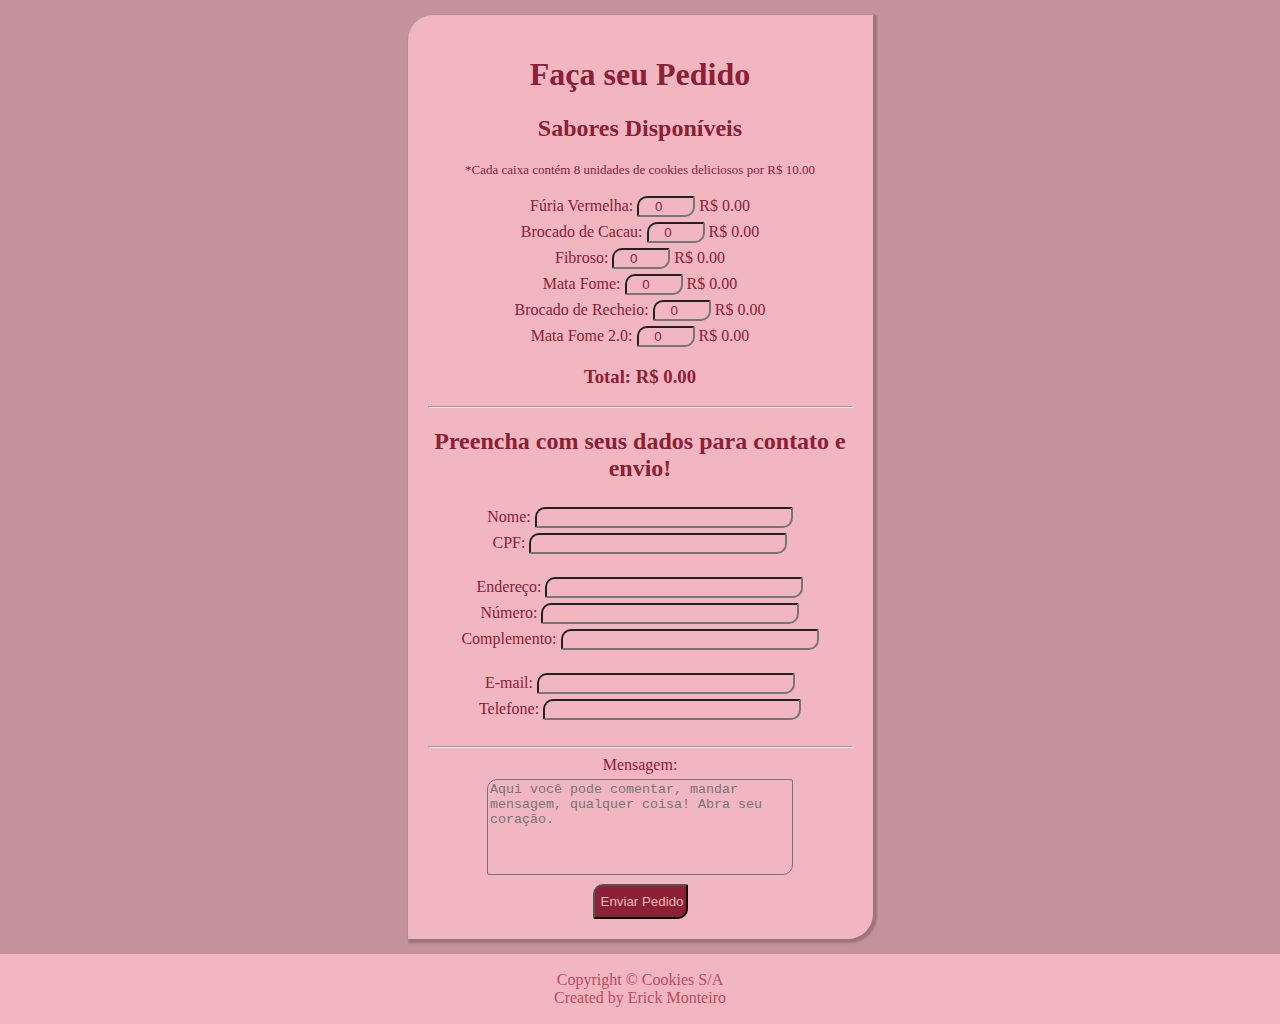
==== HTML/index.html @ 5daaa59e "First Commit" ====
<!DOCTYPE html>
<html lang="pt-BR">
<head>
    <meta charset="UTF-8">
    <meta name="viewport" content="width=device-width, initial-scale=1.0">
    <title>Pedidos de Cookies</title>
    <script src="../JS/script.js"></script>
    <link rel="stylesheet" href="..\CSS\base\header.css">
    <link rel="stylesheet" href="..\CSS\base\style.css">
    <link rel="stylesheet" href="..\CSS\base\footer.css">
    <style>
        body {
            text-align: center;
        }

        #cookies {
            text-align: center;
        }

    </style>
    <script>
        function calcularTotal() {
            let totalGeral = 0;
            const precoPorCaixa = 10.00;

            for (let i = 1; i <= 6; i++) {
                let quantidade = document.getElementById("quantidade_sabor" + i).value;
                let totalPorSabor = quantidade * precoPorCaixa;
                document.getElementById("total_sabor" + i).innerText = "R$ " + totalPorSabor.toFixed(2);
                totalGeral += totalPorSabor;
            }

            document.getElementById("total_geral").innerText = "Total: R$ " + totalGeral.toFixed(2);
        }

        function verificarCPF() {
            const cpf = document.getElementById("cpf").value;
            const cpfValido = validarCPF(cpf);

            if (!cpfValido) {
                alert("CPF inválido. Por favor, insira um CPF válido.");
                return false; // Impede o envio do formulário
            }

            return true; // CPF válido, permite envio do formulário
        }

        function validarCPF(cpf) {
            cpf = cpf.replace(/[^\d]+/g, ''); // Remove caracteres não numéricos
            if (cpf.length !== 11 || /^(\d)\1+$/.test(cpf)) {
                return false;
            }

            let soma = 0;
            let resto;

            for (let i = 1; i <= 9; i++) {
                soma += parseInt(cpf.substring(i - 1, i)) * (11 - i);
            }

            resto = (soma * 10) % 11;

            if (resto === 10 || resto === 11) {
                resto = 0;
            }

            if (resto !== parseInt(cpf.substring(9, 10))) {
                return false;
            }

            soma = 0;

            for (let i = 1; i <= 10; i++) {
                soma += parseInt(cpf.substring(i - 1, i)) * (12 - i);
            }

            resto = (soma * 10) % 11;

            if (resto === 10 || resto === 11) {
                resto = 0;
            }

            return resto === parseInt(cpf.substring(10, 11));
        }
    </script>
</head>
<body>
    <main>
        <h1>Faça seu Pedido</h1>
        <form action="processar_pedido.php" method="POST" onsubmit="return verificarCPF()">
            <h2>Sabores Disponíveis</h2>
            <p class="aviso">*Cada caixa contém 8 unidades de cookies deliciosos por R$ 10.00</p>
            <div id="cookies">
                <label for="quantidade_sabor1">Fúria Vermelha:</label>
                <input type="number" id="quantidade_sabor1" name="quantidade_sabor1" value="0" min="0" oninput="calcularTotal()">
                <span id="total_sabor1">R$ 0.00</span><br>

                <label for="quantidade_sabor2">Brocado de Cacau:</label>
                <input type="number" id="quantidade_sabor2" name="quantidade_sabor2" value="0" min="0" oninput="calcularTotal()">
                <span id="total_sabor2">R$ 0.00</span><br>

                <label for="quantidade_sabor3">Fibroso:</label>
                <input type="number" id="quantidade_sabor3" name="quantidade_sabor3" value="0" min="0" oninput="calcularTotal()">
                <span id="total_sabor3">R$ 0.00</span><br>

                <label for="quantidade_sabor4">Mata Fome:</label>
                <input type="number" id="quantidade_sabor4" name="quantidade_sabor4" value="0" min="0" oninput="calcularTotal()">
                <span id="total_sabor4">R$ 0.00</span><br>

                <label for="quantidade_sabor5">Brocado de Recheio:</label>
                <input type="number" id="quantidade_sabor5" name="quantidade_sabor5" value="0" min="0" oninput="calcularTotal()">
                <span id="total_sabor5">R$ 0.00</span><br>

                <label for="quantidade_sabor6">Mata Fome 2.0:</label>
                <input type="number" id="quantidade_sabor6" name="quantidade_sabor6" value="0" min="0" oninput="calcularTotal()">
                <span id="total_sabor6">R$ 0.00</span><br>
                
                <h3 id="total_geral">Total: R$ 0.00</h3>
            </div>

            <hr>

            <h2>Preencha com seus dados para contato e envio!</h2>
            <label for="nome">Nome:</label>
            <input type="text" id="nome" name="nome" required><br>

            <label for="cpf">CPF:</label>
            <input type="text" id="cpf" name="cpf" minlength="11" maxlength="15" required><br><br>

            <label for="endereco">Endereço:</label>
            <input type="text" id="endereco" name="endereco" required><br>
            <label for="numero">Número:</label>
            <input type="text" id="numero" name="numero" minlength="1" maxlength="5" required><br>
            <label for="complemento">Complemento:</label>
            <input type="text" id="complemento" name="complemento"><br><br>

            <label for="email">E-mail:</label>
            <input type="email" id="email" name="email" required><br>

            <label for="telefone">Telefone:</label>
            <input type="text" id="telefone" name="telefone" minlength="9" maxlength="14" required><br><br>

            <hr>


            <label for="mensagem">Mensagem:</label><br>
            <textarea id="mensagem" name="mensagem" rows="6" cols="50" placeholder="Aqui você pode comentar, mandar mensagem, qualquer coisa! Abra seu coração."></textarea><br>

            <input class="button" type="submit" value="Enviar Pedido">
        </form>
    </main>
    
    <footer>
        <p>Copyright &copy; <a href="#">Cookies S/A</a><br>Created by <a href="https://linktr.ee/birabalaz">Erick Monteiro</a></p>
    </footer>
</body>
</html>
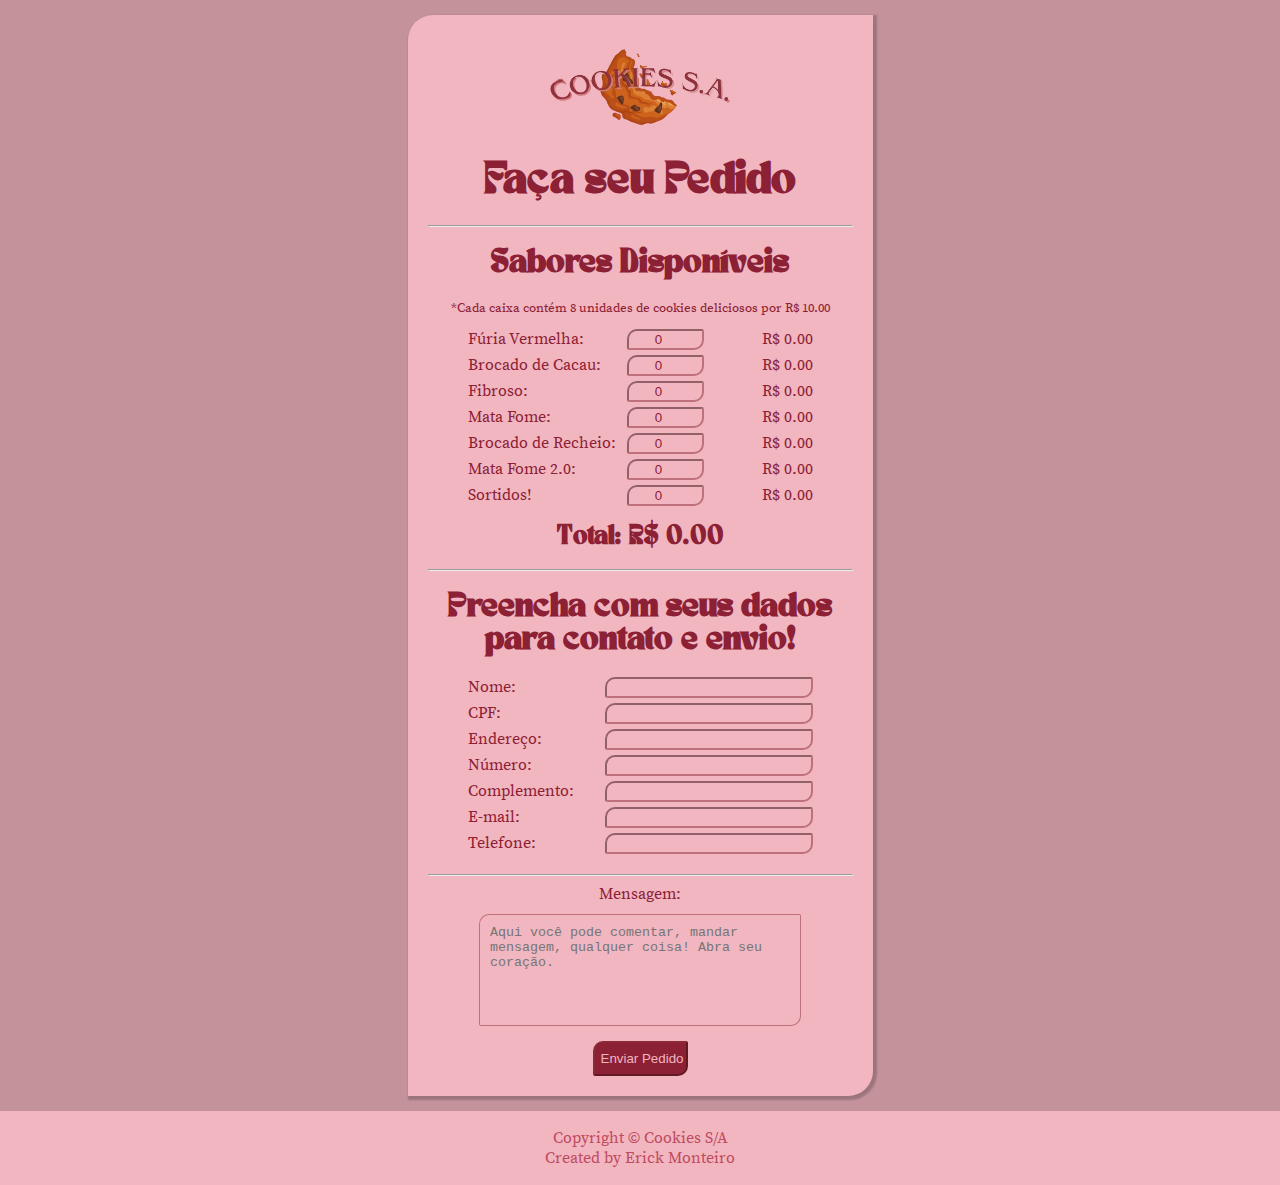
==== commit 385df672: "Updated index.html" ====
--- a/HTML/index.html
+++ b/HTML/index.html
@@ -8,22 +8,14 @@
     <link rel="stylesheet" href="..\CSS\base\header.css">
     <link rel="stylesheet" href="..\CSS\base\style.css">
     <link rel="stylesheet" href="..\CSS\base\footer.css">
-    <style>
-        body {
-            text-align: center;
-        }
-
-        #cookies {
-            text-align: center;
-        }
-
-    </style>
+    <link rel="shortcut icon" href=".././/Assets/Icons/s.a.ico" type="image/x-icon">
     <script>
         function calcularTotal() {
             let totalGeral = 0;
             const precoPorCaixa = 10.00;
+            let cookies = document.getElementById("cookies").childElementCount;
 
-            for (let i = 1; i <= 6; i++) {
+            for (let i = 1; i <= cookies; i++) {
                 let quantidade = document.getElementById("quantidade_sabor" + i).value;
                 let totalPorSabor = quantidade * precoPorCaixa;
                 document.getElementById("total_sabor" + i).innerText = "R$ " + totalPorSabor.toFixed(2);
@@ -86,62 +78,93 @@
 </head>
 <body>
     <main>
+        <img id="logo" src="../Assets/Images/logo.png" alt="">
         <h1>Faça seu Pedido</h1>
+        <hr>
         <form action="processar_pedido.php" method="POST" onsubmit="return verificarCPF()">
             <h2>Sabores Disponíveis</h2>
-            <p class="aviso">*Cada caixa contém 8 unidades de cookies deliciosos por R$ 10.00</p>
+            <p id="aviso">*Cada caixa contém 8 unidades de cookies deliciosos por R$ 10.00</p>
             <div id="cookies">
-                <label for="quantidade_sabor1">Fúria Vermelha:</label>
-                <input type="number" id="quantidade_sabor1" name="quantidade_sabor1" value="0" min="0" oninput="calcularTotal()">
-                <span id="total_sabor1">R$ 0.00</span><br>
+                <div class="aligned" id="sabor">
+                    <label for="quantidade_sabor1">Fúria Vermelha:</label>
+                    <input type="number" id="quantidade_sabor1" name="quantidade_sabor1" value="0" min="0" oninput="calcularTotal()">
+                    <span id="total_sabor1">R$ 0.00</span>
+                </div>
 
-                <label for="quantidade_sabor2">Brocado de Cacau:</label>
-                <input type="number" id="quantidade_sabor2" name="quantidade_sabor2" value="0" min="0" oninput="calcularTotal()">
-                <span id="total_sabor2">R$ 0.00</span><br>
+                <div class="aligned" id="sabor">
+                    <label for="quantidade_sabor2">Brocado de Cacau:</label>
+                    <input type="number" id="quantidade_sabor2" name="quantidade_sabor2" value="0" min="0" oninput="calcularTotal()">
+                    <span id="total_sabor2">R$ 0.00</span>
+                </div>
 
-                <label for="quantidade_sabor3">Fibroso:</label>
-                <input type="number" id="quantidade_sabor3" name="quantidade_sabor3" value="0" min="0" oninput="calcularTotal()">
-                <span id="total_sabor3">R$ 0.00</span><br>
+                <div class="aligned" id="sabor">
+                    <label for="quantidade_sabor3">Fibroso:</label>
+                    <input type="number" id="quantidade_sabor3" name="quantidade_sabor3" value="0" min="0" oninput="calcularTotal()">
+                    <span id="total_sabor3">R$ 0.00</span>
+                </div>
 
-                <label for="quantidade_sabor4">Mata Fome:</label>
-                <input type="number" id="quantidade_sabor4" name="quantidade_sabor4" value="0" min="0" oninput="calcularTotal()">
-                <span id="total_sabor4">R$ 0.00</span><br>
+                <div class="aligned" id="sabor">
+                    <label for="quantidade_sabor4">Mata Fome:</label>
+                    <input type="number" id="quantidade_sabor4" name="quantidade_sabor4" value="0" min="0" oninput="calcularTotal()">
+                    <span id="total_sabor4">R$ 0.00</span>
+                </div>
 
-                <label for="quantidade_sabor5">Brocado de Recheio:</label>
-                <input type="number" id="quantidade_sabor5" name="quantidade_sabor5" value="0" min="0" oninput="calcularTotal()">
-                <span id="total_sabor5">R$ 0.00</span><br>
+                <div class="aligned" id="sabor">
+                    <label for="quantidade_sabor5">Brocado de Recheio:</label>
+                    <input type="number" id="quantidade_sabor5" name="quantidade_sabor5" value="0" min="0" oninput="calcularTotal()">
+                    <span id="total_sabor5">R$ 0.00</span>
+                </div>
 
-                <label for="quantidade_sabor6">Mata Fome 2.0:</label>
-                <input type="number" id="quantidade_sabor6" name="quantidade_sabor6" value="0" min="0" oninput="calcularTotal()">
-                <span id="total_sabor6">R$ 0.00</span><br>
-                
-                <h3 id="total_geral">Total: R$ 0.00</h3>
+                <div class="aligned" id="sabor">
+                    <label for="quantidade_sabor7">Mata Fome 2.0:</label>
+                    <input type="number" id="quantidade_sabor6" name="quantidade_sabor6" value="0" min="0" oninput="calcularTotal()">
+                    <span id="total_sabor6">R$ 0.00</span>
+                </div>
+
+                <div class="aligned" id="sabor">
+                    <label for="quantidade_sabor7">Sortidos!</label>
+                    <input type="number" id="quantidade_sabor7" name="quantidade_sabor7" value="0" min="0" oninput="calcularTotal()">
+                    <span id="total_sabor7">R$ 0.00</span>
+                </div>
+            </div>
+            <!-- Total do valor dos Cookies -->
+            <h3 id="total_geral">Total: R$ 0.00</h3>
+            
+            <hr>
+
+            <h2>Preencha com seus dados para contato e envio!</h2>
+            <div class="container">
+                <div class="aligned">
+                    <label for="nome">Nome:</label>
+                    <input type="text" id="nome" name="nome" required>
+                </div>
+                <div class="aligned">
+                    <label for="cpf">CPF:</label>
+                    <input type="text" id="cpf" name="cpf" minlength="11" maxlength="15" required>
+                </div>
+                <div class="aligned">
+                    <label for="endereco">Endereço:</label>
+                    <input type="text" id="endereco" name="endereco" required>
+                </div>
+                <div class="aligned">
+                    <label for="numero">Número:</label>
+                    <input type="text" id="numero" name="numero" minlength="1" maxlength="5" required>
+                </div>
+                <div class="aligned">
+                    <label for="complemento">Complemento:</label>
+                    <input type="text" id="complemento" name="complemento">
+                </div>
+                <div class="aligned">
+                    <label for="email">E-mail:</label>
+                    <input type="email" id="email" name="email" required>
+                </div>
+                <div class="aligned">
+                    <label for="telefone">Telefone:</label>
+                    <input type="text" id="telefone" name="telefone" minlength="9" maxlength="14" required>
+                </div>
             </div>
 
             <hr>
-
-            <h2>Preencha com seus dados para contato e envio!</h2>
-            <label for="nome">Nome:</label>
-            <input type="text" id="nome" name="nome" required><br>
-
-            <label for="cpf">CPF:</label>
-            <input type="text" id="cpf" name="cpf" minlength="11" maxlength="15" required><br><br>
-
-            <label for="endereco">Endereço:</label>
-            <input type="text" id="endereco" name="endereco" required><br>
-            <label for="numero">Número:</label>
-            <input type="text" id="numero" name="numero" minlength="1" maxlength="5" required><br>
-            <label for="complemento">Complemento:</label>
-            <input type="text" id="complemento" name="complemento"><br><br>
-
-            <label for="email">E-mail:</label>
-            <input type="email" id="email" name="email" required><br>
-
-            <label for="telefone">Telefone:</label>
-            <input type="text" id="telefone" name="telefone" minlength="9" maxlength="14" required><br><br>
-
-            <hr>
-
 
             <label for="mensagem">Mensagem:</label><br>
             <textarea id="mensagem" name="mensagem" rows="6" cols="50" placeholder="Aqui você pode comentar, mandar mensagem, qualquer coisa! Abra seu coração."></textarea><br>
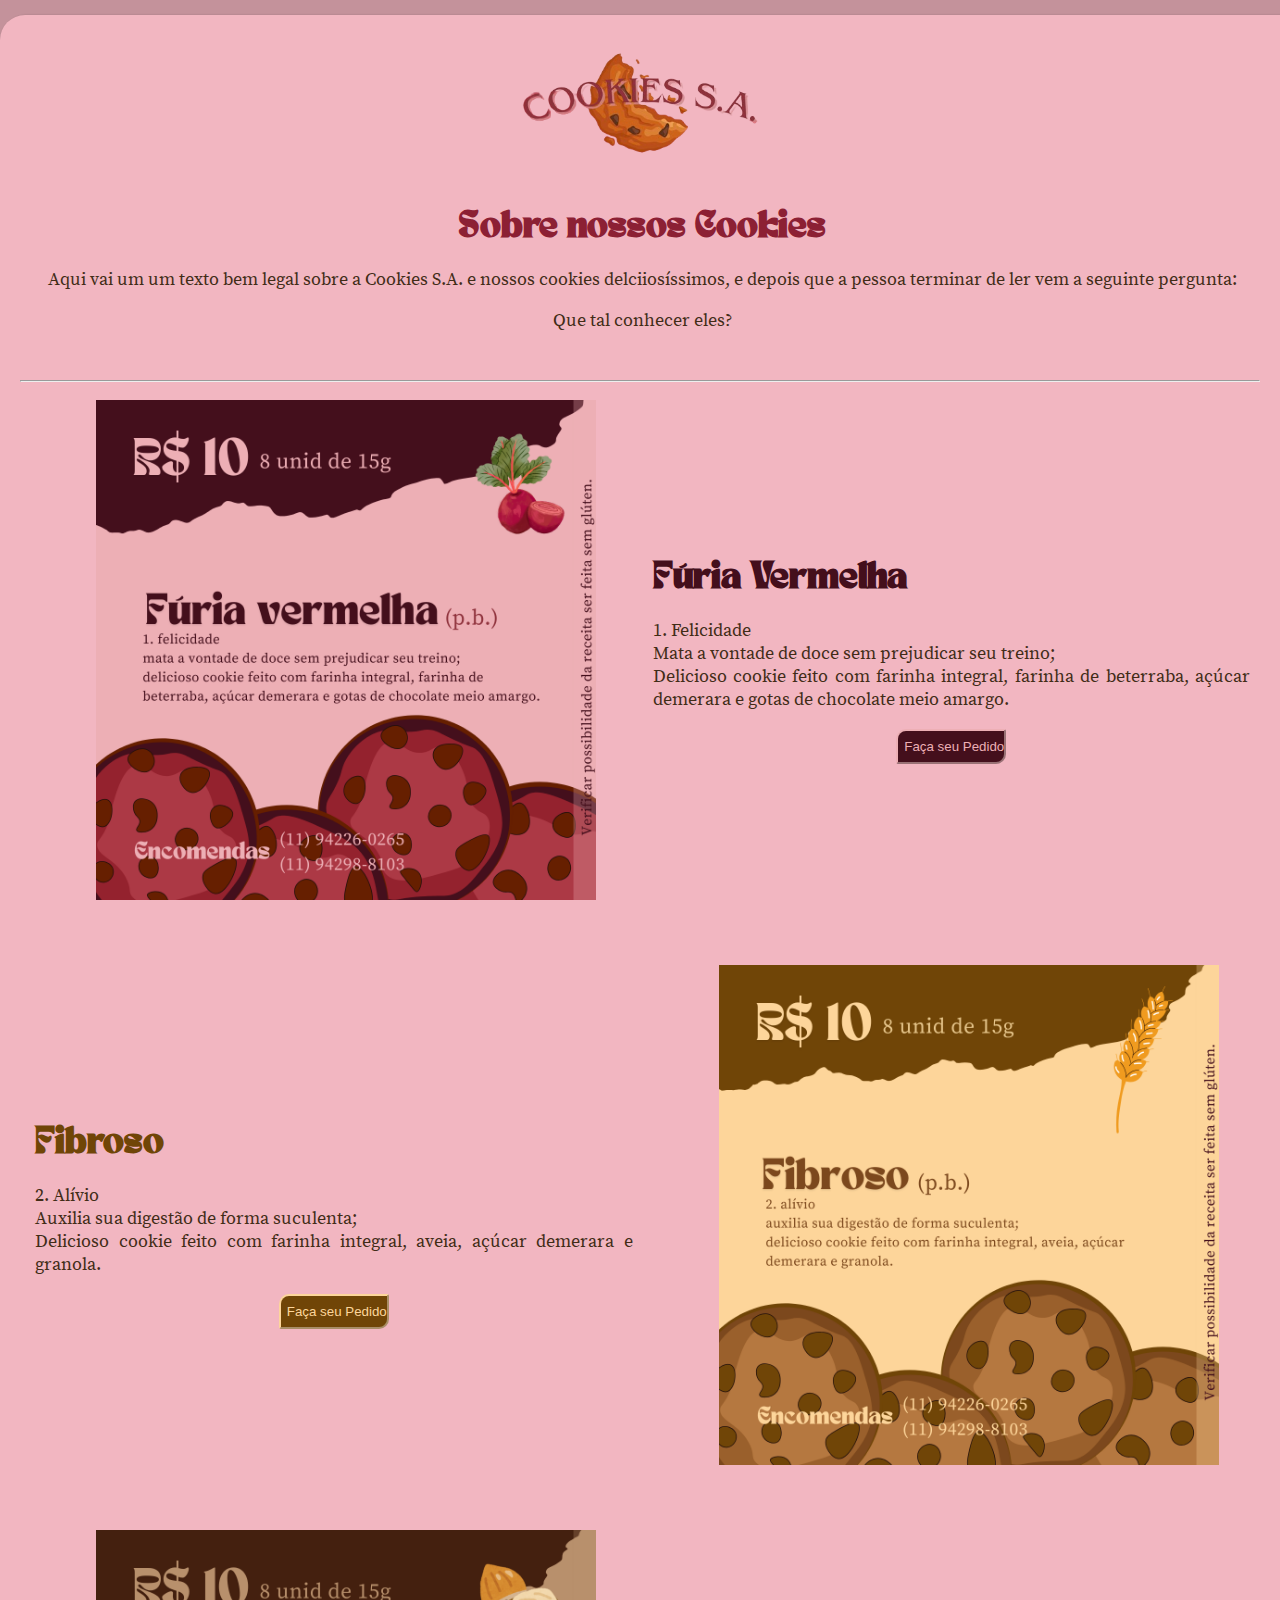
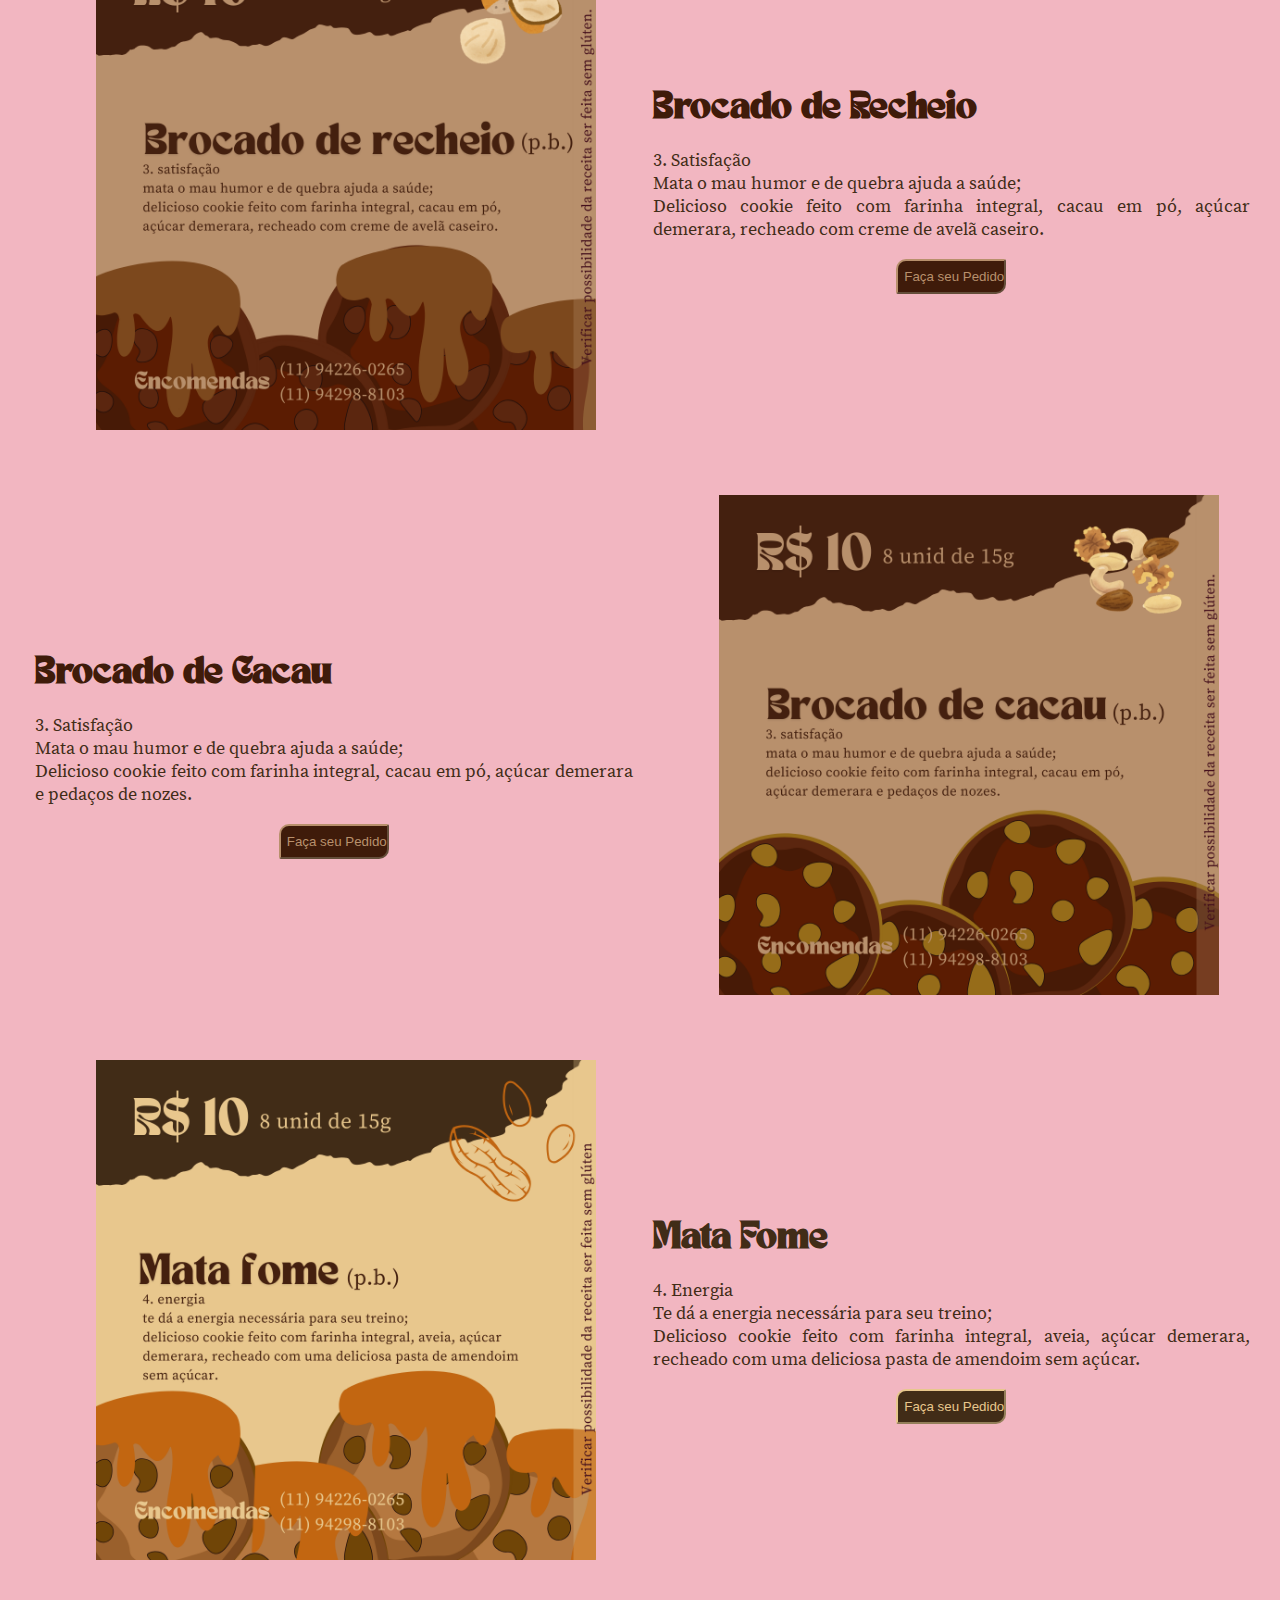
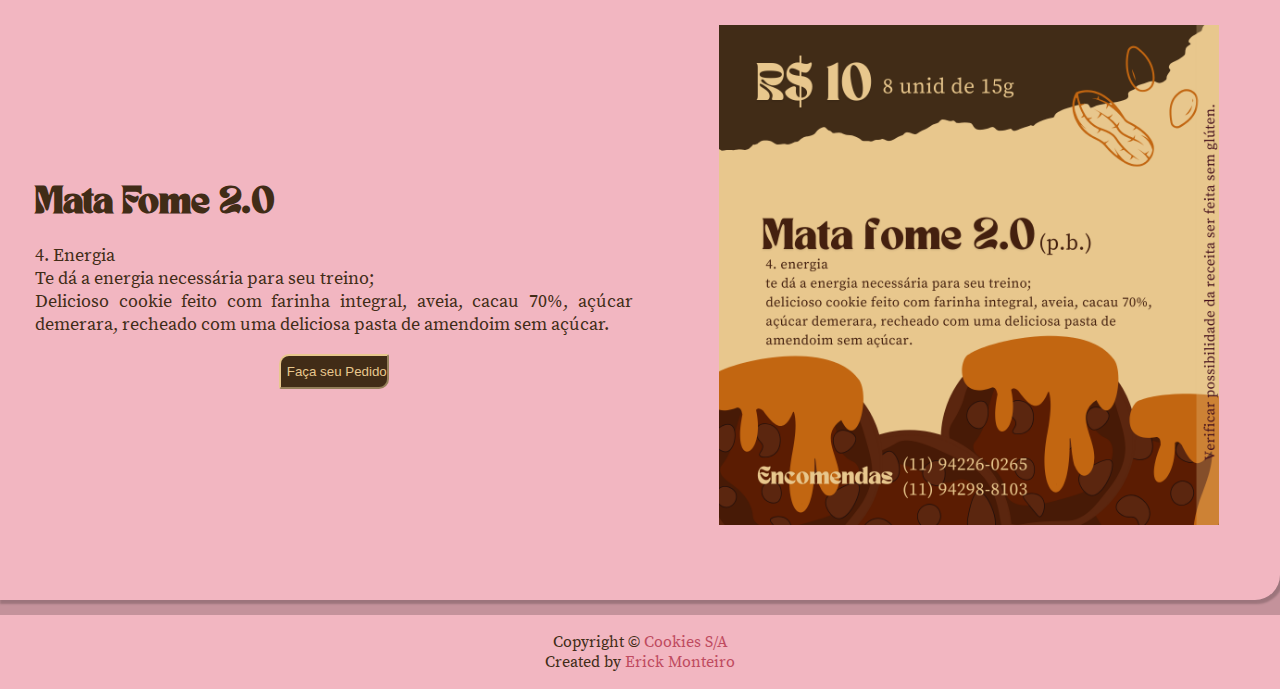
==== commit 98280e1d: "Updating" ====
--- a/HTML/index.html
+++ b/HTML/index.html
@@ -3,176 +3,129 @@
 <head>
     <meta charset="UTF-8">
     <meta name="viewport" content="width=device-width, initial-scale=1.0">
-    <title>Pedidos de Cookies</title>
+    <title>Cookies S.A. • Home</title>
     <script src="../JS/script.js"></script>
-    <link rel="stylesheet" href="..\CSS\base\header.css">
-    <link rel="stylesheet" href="..\CSS\base\style.css">
-    <link rel="stylesheet" href="..\CSS\base\footer.css">
-    <link rel="shortcut icon" href=".././/Assets/Icons/s.a.ico" type="image/x-icon">
-    <script>
-        function calcularTotal() {
-            let totalGeral = 0;
-            const precoPorCaixa = 10.00;
-            let cookies = document.getElementById("cookies").childElementCount;
-
-            for (let i = 1; i <= cookies; i++) {
-                let quantidade = document.getElementById("quantidade_sabor" + i).value;
-                let totalPorSabor = quantidade * precoPorCaixa;
-                document.getElementById("total_sabor" + i).innerText = "R$ " + totalPorSabor.toFixed(2);
-                totalGeral += totalPorSabor;
-            }
-
-            document.getElementById("total_geral").innerText = "Total: R$ " + totalGeral.toFixed(2);
+    <link rel="stylesheet" href="../../CSS/style.css">
+    <link rel="stylesheet" href="../../CSS/home_style.css">
+    <link rel="stylesheet" href="../../CSS/inputs_style.css">
+    <link rel="stylesheet" href="../../CSS/footer.css">
+    <link rel="shortcut icon" href="../../Assets/Icons/s.a.ico" type="image/x-icon">
+    <style>
+        .container {
+            display: flex;
+            flex-wrap: wrap;
+            align-items: center;
+            justify-content: space-between;
+            margin-bottom: 40px;
         }
 
-        function verificarCPF() {
-            const cpf = document.getElementById("cpf").value;
-            const cpfValido = validarCPF(cpf);
-
-            if (!cpfValido) {
-                alert("CPF inválido. Por favor, insira um CPF válido.");
-                return false; // Impede o envio do formulário
-            }
-
-            return true; // CPF válido, permite envio do formulário
+        .container-text {
+            padding-left: 5px;
+            font-size: large;
         }
 
-        function validarCPF(cpf) {
-            cpf = cpf.replace(/[^\d]+/g, ''); // Remove caracteres não numéricos
-            if (cpf.length !== 11 || /^(\d)\1+$/.test(cpf)) {
-                return false;
-            }
+        .container-text, .container-image {
+            flex: 1 1 45%;
+            margin: 10px;
+        }
 
-            let soma = 0;
-            let resto;
+        .container-image img {
+            max-width: 100%;
+            height: auto;
+            
+            margin-left: 35px;
+        }
+        input[type="submit"] {
+            width: 110px;
+            height: 35px;
+            background-color: var(--primary-dark);
+            color: var(--secondary-light);
+        }
 
-            for (let i = 1; i <= 9; i++) {
-                soma += parseInt(cpf.substring(i - 1, i)) * (11 - i);
-            }
-
-            resto = (soma * 10) % 11;
-
-            if (resto === 10 || resto === 11) {
-                resto = 0;
-            }
-
-            if (resto !== parseInt(cpf.substring(9, 10))) {
-                return false;
-            }
-
-            soma = 0;
-
-            for (let i = 1; i <= 10; i++) {
-                soma += parseInt(cpf.substring(i - 1, i)) * (12 - i);
-            }
-
-            resto = (soma * 10) % 11;
-
-            if (resto === 10 || resto === 11) {
-                resto = 0;
-            }
-
-            return resto === parseInt(cpf.substring(10, 11));
-        }
-    </script>
+    </style>
 </head>
 <body>
     <main>
-        <img id="logo" src="../Assets/Images/logo.png" alt="">
-        <h1>Faça seu Pedido</h1>
+        <img id="logo" src="../../Assets/Images/logo.png" alt="Logo da Cookies S.A.">
+
+        <div class="container"></div>
+            <div class="container-text">
+                <h2>Sobre nossos Cookies</h2>
+                <p>Aqui vai um um texto bem legal sobre a Cookies S.A. e nossos cookies delciiosíssimos, e depois que a pessoa terminar de ler vem a seguinte pergunta:</p>
+                <p>Que tal conhecer eles?</p>
+            </div>
+            <div class="container-image">
+                <img src="" alt="">
+            </div>
+        </div>
         <hr>
-        <form action="processar_pedido.php" method="POST" onsubmit="return verificarCPF()">
-            <h2>Sabores Disponíveis</h2>
-            <p id="aviso">*Cada caixa contém 8 unidades de cookies deliciosos por R$ 10.00</p>
-            <div id="cookies">
-                <div class="aligned" id="sabor">
-                    <label for="quantidade_sabor1">Fúria Vermelha:</label>
-                    <input type="number" id="quantidade_sabor1" name="quantidade_sabor1" value="0" min="0" oninput="calcularTotal()">
-                    <span id="total_sabor1">R$ 0.00</span>
-                </div>
+        <div class="container">
+            <div class="container-image">
+                <img src="../../Assets/Images/Status/FuriaVermelha.png" alt="">
+            </div>
+            <div class="container-text" id="furiavermelha">
+                <h2>Fúria Vermelha</h2>
+                <p>1. Felicidade<br>Mata a vontade de doce sem prejudicar seu treino;<br>Delicioso cookie feito com farinha integral, farinha de beterraba, açúcar demerara e gotas de chocolate meio amargo.</p>
+                <a href="../../HTML/pedido.html"><input class="button" type="submit" value="Faça seu Pedido!"></a>
+            </div>
+        </div>
 
-                <div class="aligned" id="sabor">
-                    <label for="quantidade_sabor2">Brocado de Cacau:</label>
-                    <input type="number" id="quantidade_sabor2" name="quantidade_sabor2" value="0" min="0" oninput="calcularTotal()">
-                    <span id="total_sabor2">R$ 0.00</span>
-                </div>
+        <div class="container">
+            <div class="container-text" id="fibroso">
+                <h2>Fibroso</h2>
+                <p>2. Alívio<br>Auxilia sua digestão de forma suculenta;<br>Delicioso cookie feito com farinha integral, aveia, açúcar demerara e granola.</p>
+                <a href="../../HTML/pedido.html"><input class="button" type="submit" value="Faça seu Pedido!"></a>
+            </div>
+            <div class="container-image">
+                <img src="../../Assets/Images/Status/Fibroso.png" alt="">
+            </div>
+        </div>
 
-                <div class="aligned" id="sabor">
-                    <label for="quantidade_sabor3">Fibroso:</label>
-                    <input type="number" id="quantidade_sabor3" name="quantidade_sabor3" value="0" min="0" oninput="calcularTotal()">
-                    <span id="total_sabor3">R$ 0.00</span>
-                </div>
+        <div class="container">
+            <div class="container-image">
+                <img src="../../Assets/Images/Status/BrocadoDeRecheio.png" alt="">
+            </div>
+            <div class="container-text" id="brocado">
+                <h2>Brocado de Recheio</h2>
+                <p>3. Satisfação<br>Mata o mau humor e de quebra ajuda a saúde;<br>Delicioso cookie feito com farinha integral, cacau em pó, açúcar demerara, recheado com creme de avelã caseiro.</p>
+                <a href="../../HTML/pedido.html"><input class="button" type="submit" value="Faça seu Pedido!"></a>
+            </div>
+        </div>
 
-                <div class="aligned" id="sabor">
-                    <label for="quantidade_sabor4">Mata Fome:</label>
-                    <input type="number" id="quantidade_sabor4" name="quantidade_sabor4" value="0" min="0" oninput="calcularTotal()">
-                    <span id="total_sabor4">R$ 0.00</span>
-                </div>
+        <div class="container">
+            <div class="container-text" id="brocado">
+                <h2>Brocado de Cacau</h2>
+                <p>3. Satisfação<br>Mata o mau humor e de quebra ajuda a saúde;<br>Delicioso cookie feito com farinha integral, cacau em pó, açúcar demerara e pedaços de nozes.</p>
+                <a href="../../HTML/pedido.html"><input class="button" type="submit" value="Faça seu Pedido!"></a>
+            </div>
+            <div class="container-image">
+                <img src="../../Assets/Images/Status/BrocadoDeCacau.png" alt="">
+            </div>
+        </div>
+        
+        </div>
+        <div class="container">
+            <div class="container-image">
+                <img src="../../Assets/Images/Status/MataFome.png" alt="">
+            </div>
+            <div class="container-text" id="matafome">
+                <h2>Mata Fome</h2>
+                <p>4. Energia<br>Te dá a energia necessária para seu treino;<br>Delicioso cookie feito com farinha integral, aveia, açúcar demerara, recheado com uma deliciosa pasta de amendoim sem açúcar.</p>
+                <a href="../../HTML/pedido.html"><input class="button" type="submit" value="Faça seu Pedido!"></a>
+            </div>
+        </div>
 
-                <div class="aligned" id="sabor">
-                    <label for="quantidade_sabor5">Brocado de Recheio:</label>
-                    <input type="number" id="quantidade_sabor5" name="quantidade_sabor5" value="0" min="0" oninput="calcularTotal()">
-                    <span id="total_sabor5">R$ 0.00</span>
-                </div>
-
-                <div class="aligned" id="sabor">
-                    <label for="quantidade_sabor7">Mata Fome 2.0:</label>
-                    <input type="number" id="quantidade_sabor6" name="quantidade_sabor6" value="0" min="0" oninput="calcularTotal()">
-                    <span id="total_sabor6">R$ 0.00</span>
-                </div>
-
-                <div class="aligned" id="sabor">
-                    <label for="quantidade_sabor7">Sortidos!</label>
-                    <input type="number" id="quantidade_sabor7" name="quantidade_sabor7" value="0" min="0" oninput="calcularTotal()">
-                    <span id="total_sabor7">R$ 0.00</span>
-                </div>
+        <div class="container">
+            <div class="container-text" id="matafome">
+                <h2>Mata Fome 2.0</h2>
+                <p>4. Energia<br>Te dá a energia necessária para seu treino;<br>Delicioso cookie feito com farinha integral, aveia, cacau 70%, açúcar demerara, recheado com uma deliciosa pasta de amendoim sem açúcar.</p>
+                <a href="../../HTML/pedido.html"><input class="button" type="submit" value="Faça seu Pedido!"></a>
             </div>
-            <!-- Total do valor dos Cookies -->
-            <h3 id="total_geral">Total: R$ 0.00</h3>
-            
-            <hr>
-
-            <h2>Preencha com seus dados para contato e envio!</h2>
-            <div class="container">
-                <div class="aligned">
-                    <label for="nome">Nome:</label>
-                    <input type="text" id="nome" name="nome" required>
-                </div>
-                <div class="aligned">
-                    <label for="cpf">CPF:</label>
-                    <input type="text" id="cpf" name="cpf" minlength="11" maxlength="15" required>
-                </div>
-                <div class="aligned">
-                    <label for="endereco">Endereço:</label>
-                    <input type="text" id="endereco" name="endereco" required>
-                </div>
-                <div class="aligned">
-                    <label for="numero">Número:</label>
-                    <input type="text" id="numero" name="numero" minlength="1" maxlength="5" required>
-                </div>
-                <div class="aligned">
-                    <label for="complemento">Complemento:</label>
-                    <input type="text" id="complemento" name="complemento">
-                </div>
-                <div class="aligned">
-                    <label for="email">E-mail:</label>
-                    <input type="email" id="email" name="email" required>
-                </div>
-                <div class="aligned">
-                    <label for="telefone">Telefone:</label>
-                    <input type="text" id="telefone" name="telefone" minlength="9" maxlength="14" required>
-                </div>
+            <div class="container-image">
+                <img src="../../Assets/Images/Status/MataFome2.png" alt="">
             </div>
-
-            <hr>
-
-            <label for="mensagem">Mensagem:</label><br>
-            <textarea id="mensagem" name="mensagem" rows="6" cols="50" placeholder="Aqui você pode comentar, mandar mensagem, qualquer coisa! Abra seu coração."></textarea><br>
-
-            <input class="button" type="submit" value="Enviar Pedido">
-        </form>
+        </div>
     </main>
-    
     <footer>
         <p>Copyright &copy; <a href="#">Cookies S/A</a><br>Created by <a href="https://linktr.ee/birabalaz">Erick Monteiro</a></p>
     </footer>
--- a/CSS/style.css
+++ b/CSS/style.css
@@ -0,0 +1,59 @@
+@font-face {
+    font-family: "TAN-NIMBUS";
+    src: url(../../Assets/Fonts/TAN-NIMBUS.ttf);
+}
+
+@font-face {
+    font-family: "SourceSerifPro";
+    src: url(../../Assets/Fonts/SourceSerifPro-Regular.ttf);
+}
+
+
+* {
+    scrollbar-color: var(--primary-light) var(--secondary-light);
+}
+
+:root {
+    --primary-dark: #8C2034;   /* Vermelho escuro */
+    --primary-light: #BF4B60;  /* Vermelho-rosado vibrante */
+    --secondary-light: #F2B6C1; /* Rosa claro */
+    --accent-color: #8F323C;   /* Vermelho suave */
+    --dark-color: #400102;     /* Vermelho muito escuro */
+}
+
+body {
+    text-align: center;
+    
+    font-family: "SourceSerifPro";
+
+    background-color: #c4929b;
+    color: var(--primary-dark);
+
+    margin: 0;
+    padding: 0;
+}
+
+main {
+    background-color: var(--secondary-light);
+    margin: auto;
+    max-width: 1350px;
+    color: var(--primary-dark);
+    padding: 20px;
+    margin-top: 15px;
+    margin-bottom: 15px;
+
+    border-top-left-radius: 25px;
+    border-bottom-right-radius: 25px;
+
+    box-shadow: 2px 2px 2px 2px rgba(0, 0, 0, 0.2);
+}
+
+#logo {
+    width: 250px;
+    height: auto;
+}
+
+h1, h2, h3, hr {
+    color: var(--primary-dark);
+    font-family: "TAN-NIMBUS";
+}
--- a/CSS/home_style.css
+++ b/CSS/home_style.css
@@ -0,0 +1,12 @@
+.container-image img {
+    width: 500px;
+}
+
+.container h2 {
+    text-align: left;
+}
+
+.container p {
+    text-align: justify;
+}
+
--- a/CSS/inputs_style.css
+++ b/CSS/inputs_style.css
@@ -0,0 +1,130 @@
+input {
+    margin-bottom: 5px;
+    border-color: #8f323b85;
+    outline: none;
+    width: 250px;
+    background-color: var(--secondary-light);
+    color: var(--primary-dark);
+    border-radius: 10px 2px;
+}
+
+input, textarea {
+    border-color: #8f323b85;
+    outline: none;
+    width: 250px;
+    background-color: var(--secondary-light);
+    color: var(--primary-dark);
+    border-radius: 10px 2px;
+}
+
+input:hover {
+    background-color: #c5a1a7;
+}
+
+input[type="number"] {
+    text-align: center;
+    width: 80px;
+
+    -webkit-appearance: none;
+    -moz-appearance: textfield;
+    appearance: textfield;
+}
+
+textarea {
+    resize: none;
+    width: 300px;
+    margin: 10px;
+    padding: 10px;
+}
+
+input {
+    outline: none;
+    width: 250px;
+    border-radius: 10px 2px;
+}
+
+/* Botão Fúria Vermelha */
+#furiavermelha h2, p {
+    color: #440f1c;
+}
+
+#furiavermelha input {
+    background-color: #440f1c;
+    border-color: #edafb5;
+    color: #edafb5;
+    transition: .3s;
+}
+
+#furiavermelha input:hover {
+    background-color: #edafb5;
+    border-color: #440f1c;
+    color: #440f1c;
+}
+
+/* Botão Fibroso */
+#fibroso h2, p {
+    color: #704507;
+}
+
+#fibroso input {
+    background-color: #704507;
+    border-color: #fdd59a;
+    color: #fdd59a;
+    transition: .3s;
+}
+
+#fibroso input:hover {
+    background-color: #fdd59a;
+    border-color: #704507;
+    color: #704507;
+}
+
+/* Botão Brocado de Cacau e Recheio */
+#brocado h2, p {
+    color: #3f1b0a;
+}
+
+#brocado input {
+    background-color: #3f1b0a;
+    border-color: #b8906c;
+    color: #b8906c;
+    transition: .3s;
+}
+
+#brocado input:hover {
+    background-color: #b8906c;
+    border-color: #3f1b0a;
+    color: #3f1b0a;
+}
+
+/* Botão Mata Fome e Mata Fome 2.0 */
+#matafome h2, p {
+    color: #412c17;
+}
+
+#matafome input {
+    background-color: #412c17;
+    border-color: #e8c78d;
+    color: #e8c78d;
+    transition: .3s;
+}
+
+#matafome input:hover {
+    background-color: #e8c78d;
+    border-color: #412c17;
+    color: #412c17;
+}
+
+/* Botão */
+input[type="submit"] {
+    width: 95px;
+    height: 35px;
+    background-color: var(--primary-dark);
+    color: var(--secondary-light);
+}
+
+input[type="submit"]:hover {
+    background-color: var(--dark-color);
+    cursor: pointer;
+}
+
--- a/CSS/footer.css
+++ b/CSS/footer.css
@@ -0,0 +1,18 @@
+footer {
+    background-color: var(--secondary-light);
+    color: var(--primary-light);
+    padding: 1px;
+}
+
+footer a {
+    color: var(--primary-light);
+    text-decoration: none;
+    transition: .7s;
+}
+
+footer a:hover {
+    color: var(--primary-dark);
+    font-weight: bold;
+    font-size: large;
+    text-decoration: underline;
+}
